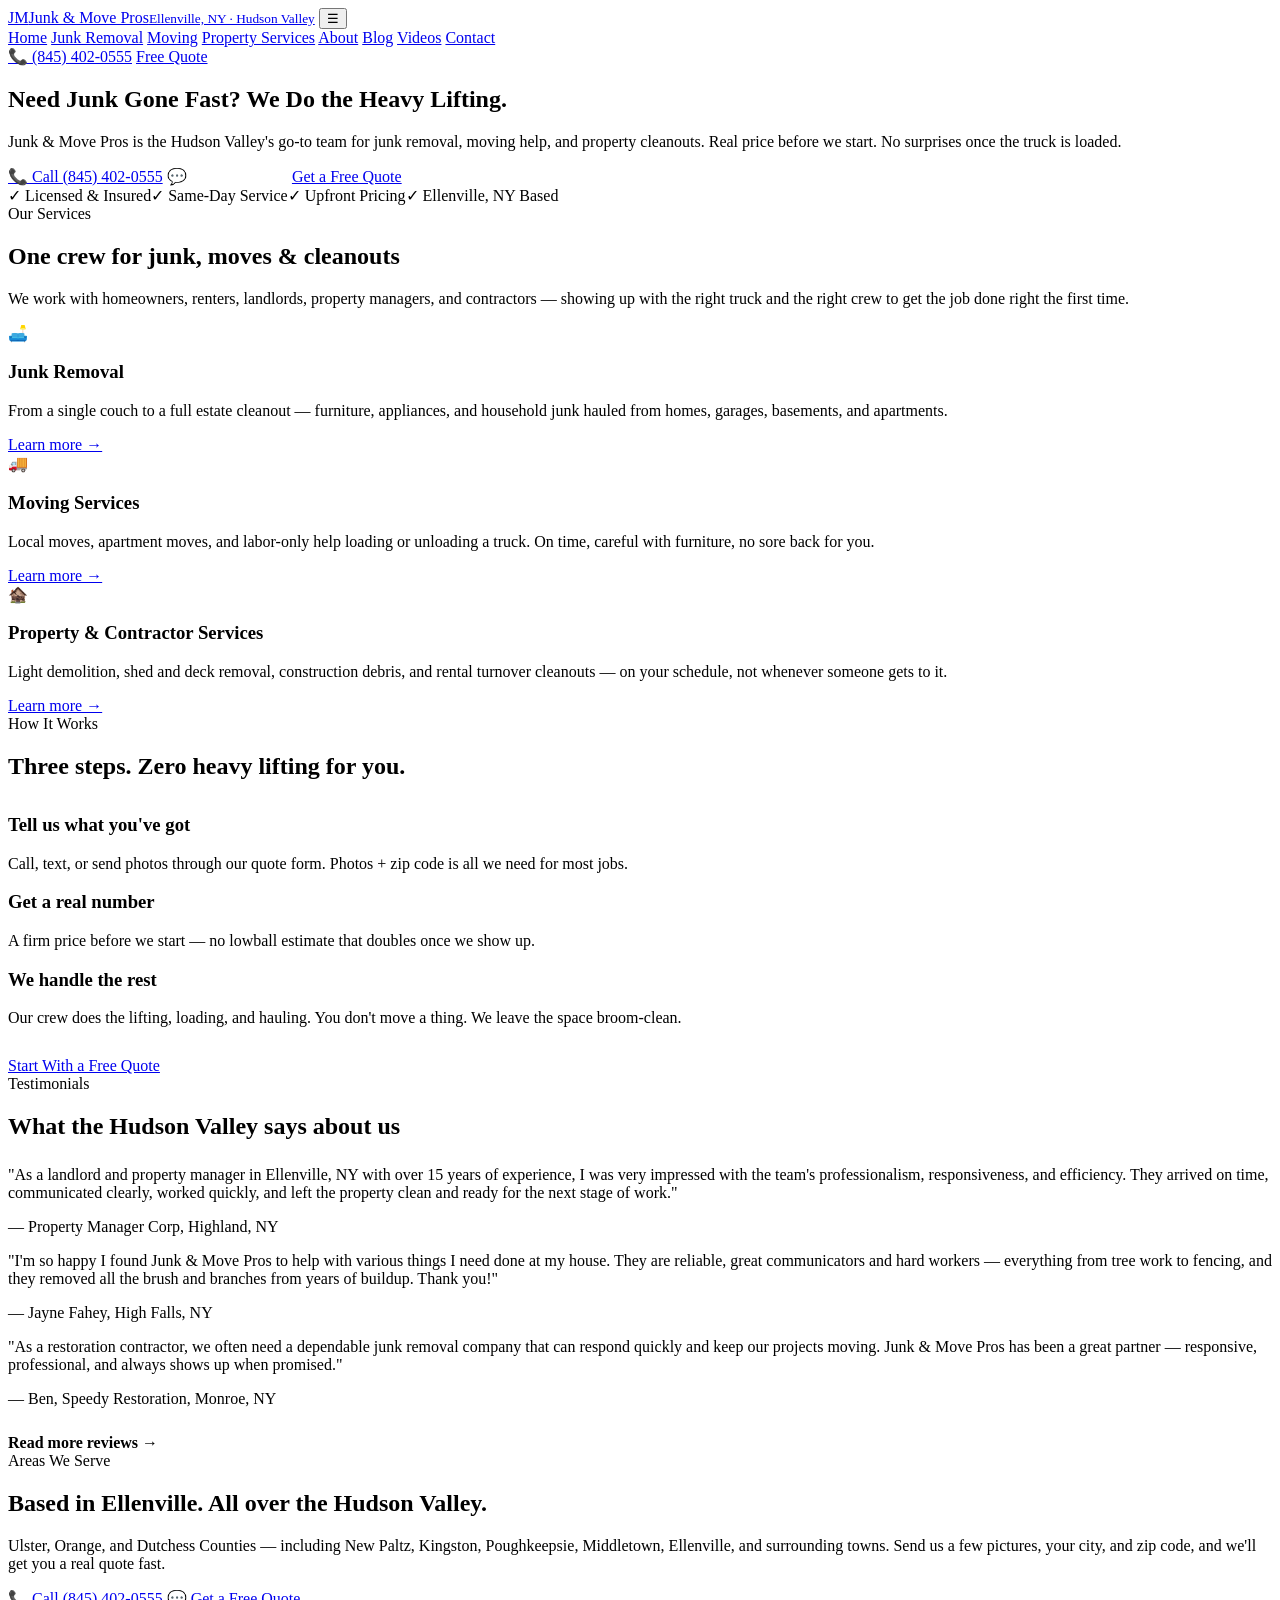
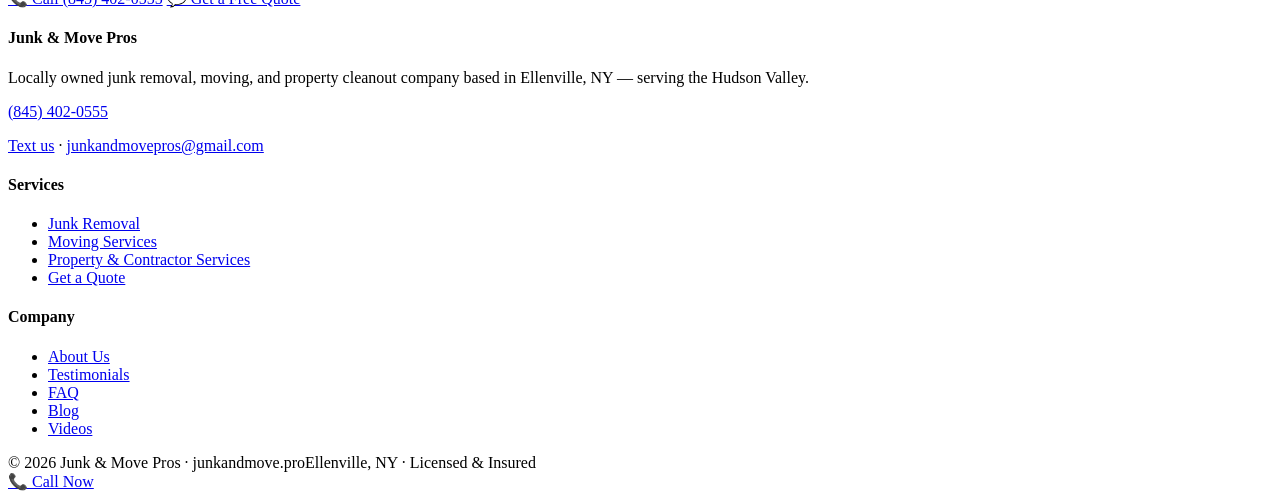
==== index.html @ 9b09201b "Add index.html, moving-services.html, property-services.html" ====
<!DOCTYPE html>
<html lang="en">
<head>
<meta charset="UTF-8">
<meta name="viewport" content="width=device-width, initial-scale=1.0">
<title>Junk &amp; Move Pros | Junk Removal, Moving &amp; Property Cleanouts — Hudson Valley NY</title>
<meta name="description" content="Junk & Move Pros is the Hudson Valley's go-to team for junk removal, moving help, and property cleanouts. Based in Ellenville, NY. Call or text (845) 402-0555 for a real price before we start.">
<link rel="preconnect" href="https://fonts.googleapis.com">
<link href="https://fonts.googleapis.com/css2?family=Inter:wght@400;600;700;800&display=swap" rel="stylesheet">
<link rel="stylesheet" href="/css/style.css">
<link rel="icon" href="data:image/svg+xml,<svg xmlns='http://www.w3.org/2000/svg' viewBox='0 0 100 100'><rect width='100' height='100' rx='22' fill='%231d4a3a'/><text x='50' y='68' font-size='52' text-anchor='middle' fill='%23f59e0b' font-family='sans-serif' font-weight='bold'>JM</text></svg>">
</head>
<body>
<header class="site-header">
  <div class="wrap">
    <a class="brand" href="/"><span class="brand-mark">JM</span><span class="brand-name">Junk &amp; Move Pros<small>Ellenville, NY · Hudson Valley</small></span></a>
    <button class="nav-toggle" aria-label="Menu">☰</button>
    <nav class="nav">
      <a href="/" class="active">Home</a>
      <a href="/junk-removal.html">Junk Removal</a>
      <a href="/moving-services.html">Moving</a>
      <a href="/property-services.html">Property Services</a>
      <a href="/about.html">About</a>
      <a href="/blog.html">Blog</a>
      <a href="/videos.html">Videos</a>
      <a href="/contact.html">Contact</a>
    </nav>
    <div class="header-cta">
      <a class="phone-chip" href="tel:+18454020555">📞 (845) 402-0555</a>
      <a class="btn" href="/contact.html">Free Quote</a>
    </div>
  </div>
</header>

<section class="hero">
  <div class="wrap">
    <h1>Need Junk Gone <span class="hl">Fast?</span> We Do the Heavy Lifting.</h1>
    <p class="lede">Junk &amp; Move Pros is the Hudson Valley's go-to team for junk removal, moving help, and property cleanouts. Real price before we start. No surprises once the truck is loaded.</p>
    <div class="hero-ctas">
      <a class="btn" href="tel:+18454020555">📞 Call (845) 402-0555</a>
      <a class="btn ghost" href="sms:+18454020555" style="color:#fff;box-shadow:inset 0 0 0 2px #fff">💬 Text Us Photos</a>
      <a class="btn light" href="/contact.html">Get a Free Quote</a>
    </div>
    <div class="hero-badges">
      <span>✓ Licensed &amp; Insured</span><span>✓ Same-Day Service</span><span>✓ Upfront Pricing</span><span>✓ Ellenville, NY Based</span>
    </div>
  </div>
</section>

<section class="section">
  <div class="wrap">
    <div class="kicker">Our Services</div>
    <h2>One crew for junk, moves &amp; cleanouts</h2>
    <p class="sub">We work with homeowners, renters, landlords, property managers, and contractors — showing up with the right truck and the right crew to get the job done right the first time.</p>
    <div class="grid c3">
      <div class="card"><div class="icon">🛋️</div><h3>Junk Removal</h3><p>From a single couch to a full estate cleanout — furniture, appliances, and household junk hauled from homes, garages, basements, and apartments.</p><a class="more" href="/junk-removal.html">Learn more →</a></div>
      <div class="card"><div class="icon">🚚</div><h3>Moving Services</h3><p>Local moves, apartment moves, and labor-only help loading or unloading a truck. On time, careful with furniture, no sore back for you.</p><a class="more" href="/moving-services.html">Learn more →</a></div>
      <div class="card"><div class="icon">🏚️</div><h3>Property &amp; Contractor Services</h3><p>Light demolition, shed and deck removal, construction debris, and rental turnover cleanouts — on your schedule, not whenever someone gets to it.</p><a class="more" href="/property-services.html">Learn more →</a></div>
    </div>
  </div>
</section>

<section class="section alt">
  <div class="wrap">
    <div class="kicker">How It Works</div>
    <h2>Three steps. Zero heavy lifting for you.</h2>
    <div class="steps" style="margin-top:34px">
      <div class="step"><h3>Tell us what you've got</h3><p>Call, text, or send photos through our quote form. Photos + zip code is all we need for most jobs.</p></div>
      <div class="step"><h3>Get a real number</h3><p>A firm price before we start — no lowball estimate that doubles once we show up.</p></div>
      <div class="step"><h3>We handle the rest</h3><p>Our crew does the lifting, loading, and hauling. You don't move a thing. We leave the space broom-clean.</p></div>
    </div>
    <div style="margin-top:30px"><a class="btn" href="/contact.html">Start With a Free Quote</a></div>
  </div>
</section>

<section class="section">
  <div class="wrap">
    <div class="kicker">Testimonials</div>
    <h2>What the Hudson Valley says about us</h2>
    <div class="grid c3" style="margin-top:26px">
      <div class="quote"><p>"As a landlord and property manager in Ellenville, NY with over 15 years of experience, I was very impressed with the team's professionalism, responsiveness, and efficiency. They arrived on time, communicated clearly, worked quickly, and left the property clean and ready for the next stage of work."</p><footer>— Property Manager Corp, Highland, NY</footer></div>
      <div class="quote"><p>"I'm so happy I found Junk &amp; Move Pros to help with various things I need done at my house. They are reliable, great communicators and hard workers — everything from tree work to fencing, and they removed all the brush and branches from years of buildup. Thank you!"</p><footer>— Jayne Fahey, High Falls, NY</footer></div>
      <div class="quote"><p>"As a restoration contractor, we often need a dependable junk removal company that can respond quickly and keep our projects moving. Junk &amp; Move Pros has been a great partner — responsive, professional, and always shows up when promised."</p><footer>— Ben, Speedy Restoration, Monroe, NY</footer></div>
    </div>
    <div style="margin-top:26px"><a class="more" href="/testimonials.html" style="font-weight:700;color:var(--amber-dark);text-decoration:none">Read more reviews →</a></div>
  </div>
</section>

<section class="section alt">
  <div class="wrap">
    <div class="kicker">Areas We Serve</div>
    <h2>Based in Ellenville. All over the Hudson Valley.</h2>
    <p class="sub">Ulster, Orange, and Dutchess Counties — including New Paltz, Kingston, Poughkeepsie, Middletown, Ellenville, and surrounding towns. Send us a few pictures, your city, and zip code, and we'll get you a real quote fast.</p>
    <div class="hero-ctas">
      <a class="btn" href="tel:+18454020555">📞 Call (845) 402-0555</a>
      <a class="btn ghost" href="/contact.html">💬 Get a Free Quote</a>
    </div>
  </div>
</section>

<footer class="site-footer">
  <div class="wrap">
    <div class="cols">
      <div><h4>Junk &amp; Move Pros</h4><p>Locally owned junk removal, moving, and property cleanout company based in Ellenville, NY — serving the Hudson Valley.</p><p style="margin-top:14px"><a class="big-phone" href="tel:+18454020555">(845) 402-0555</a></p><p><a href="sms:+18454020555">Text us</a> · <a href="mailto:junkandmovepros@gmail.com">junkandmovepros@gmail.com</a></p></div>
      <div><h4>Services</h4><ul><li><a href="/junk-removal.html">Junk Removal</a></li><li><a href="/moving-services.html">Moving Services</a></li><li><a href="/property-services.html">Property &amp; Contractor Services</a></li><li><a href="/contact.html">Get a Quote</a></li></ul></div>
      <div><h4>Company</h4><ul><li><a href="/about.html">About Us</a></li><li><a href="/testimonials.html">Testimonials</a></li><li><a href="/faq.html">FAQ</a></li><li><a href="/blog.html">Blog</a></li><li><a href="/videos.html">Videos</a></li></ul></div>
    </div>
    <div class="foot-bottom"><span>© 2026 Junk &amp; Move Pros · junkandmove.pro</span><span>Ellenville, NY · Licensed &amp; Insured</span></div>
  </div>
</footer>
<a class="call-fab" href="tel:+18454020555">📞 Call Now</a>
<script src="/js/config.js"></script>
<script src="/js/main.js"></script>
</body>
</html>
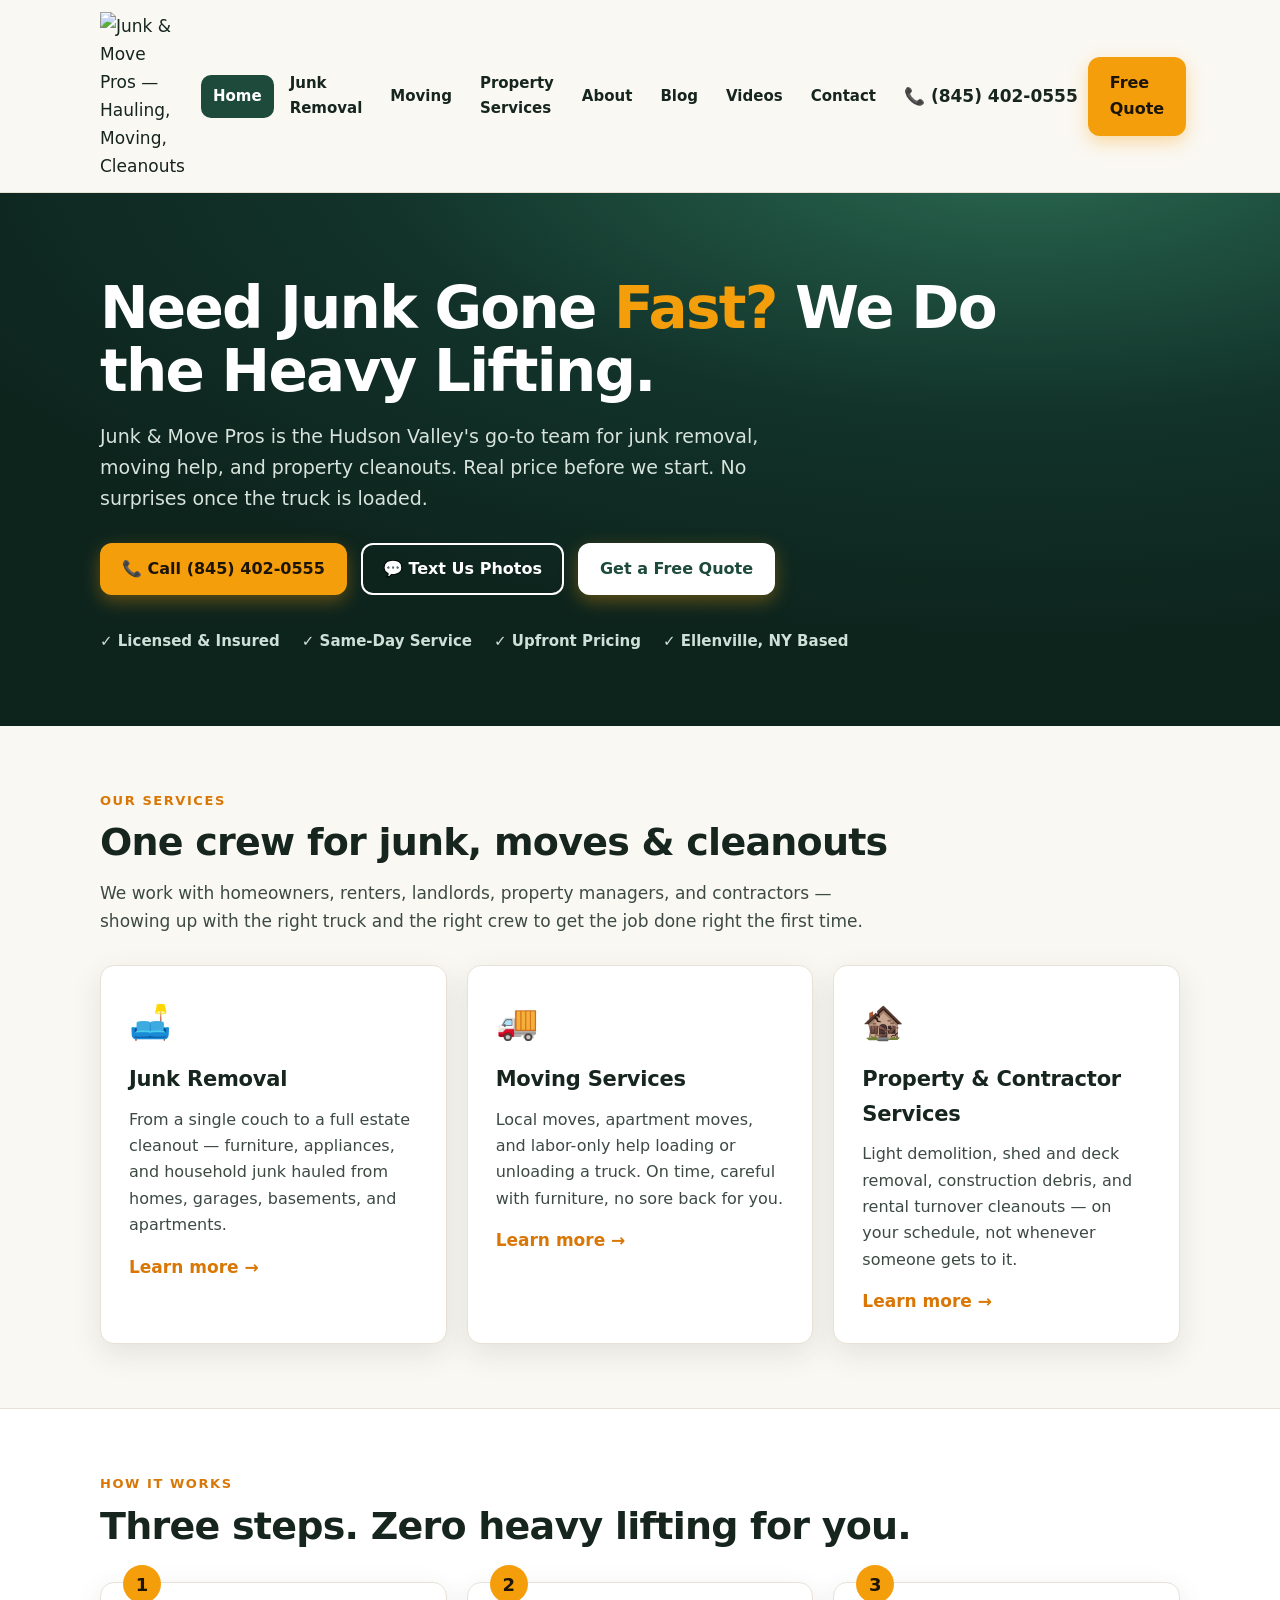
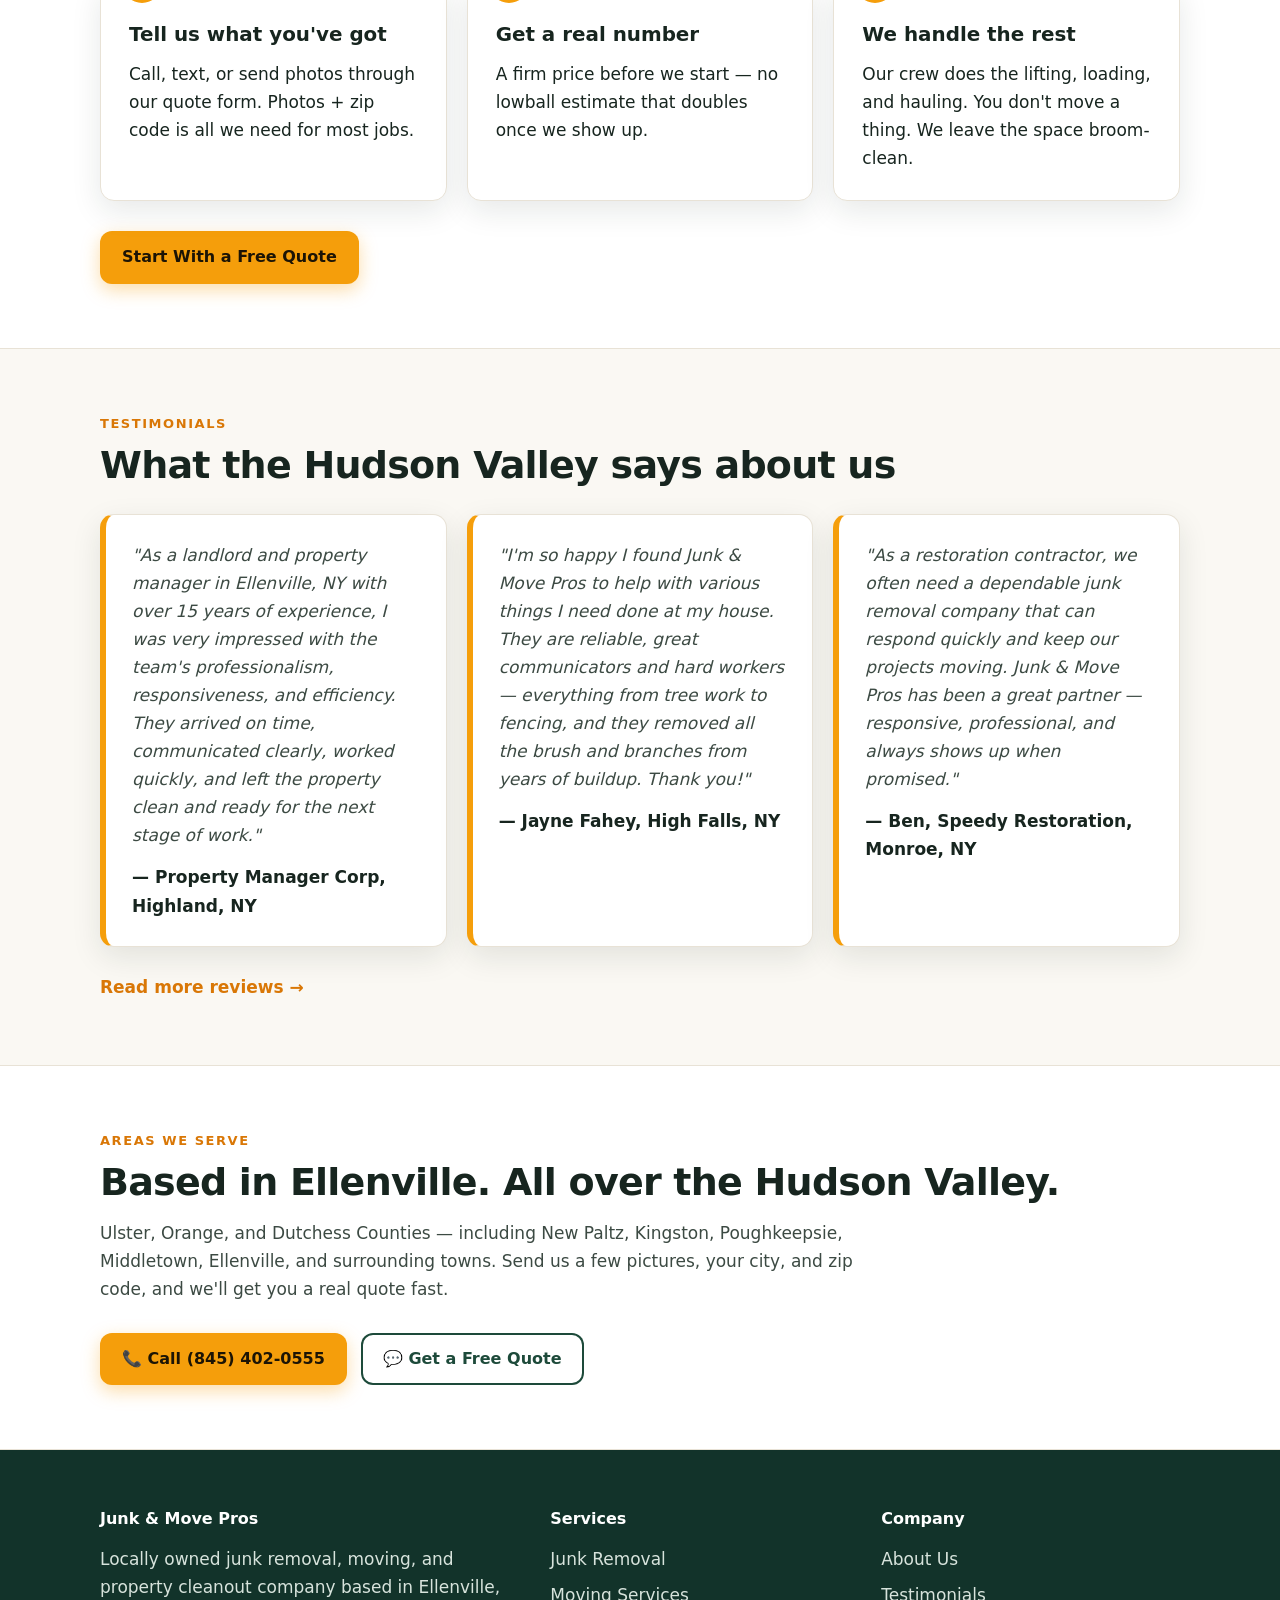
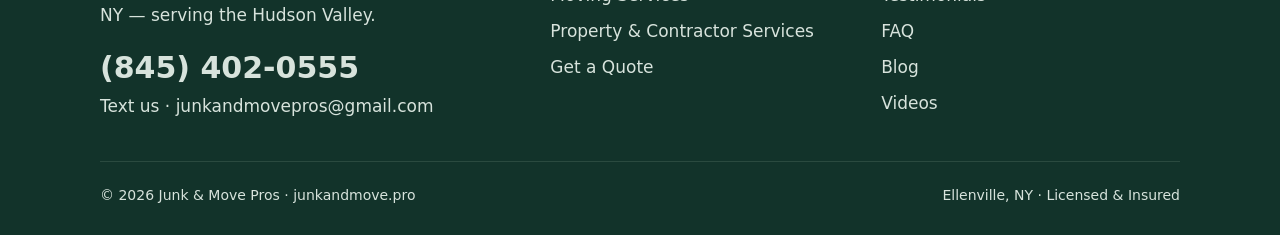
==== commit 9b2ad37f: "Add files via upload" ====
--- a/index.html
+++ b/index.html
@@ -8,12 +8,12 @@
 <link rel="preconnect" href="https://fonts.googleapis.com">
 <link href="https://fonts.googleapis.com/css2?family=Inter:wght@400;600;700;800&display=swap" rel="stylesheet">
 <link rel="stylesheet" href="/css/style.css">
-<link rel="icon" href="data:image/svg+xml,<svg xmlns='http://www.w3.org/2000/svg' viewBox='0 0 100 100'><rect width='100' height='100' rx='22' fill='%231d4a3a'/><text x='50' y='68' font-size='52' text-anchor='middle' fill='%23f59e0b' font-family='sans-serif' font-weight='bold'>JM</text></svg>">
+<link rel="icon" href="/images/logo.png">
 </head>
 <body>
 <header class="site-header">
   <div class="wrap">
-    <a class="brand" href="/"><span class="brand-mark">JM</span><span class="brand-name">Junk &amp; Move Pros<small>Ellenville, NY · Hudson Valley</small></span></a>
+    <a class="brand" href="/" aria-label="Junk & Move Pros — home"><img class="brand-logo" src="/images/logo.png" alt="Junk & Move Pros — Hauling, Moving, Cleanouts"></a>
     <button class="nav-toggle" aria-label="Menu">☰</button>
     <nav class="nav">
       <a href="/" class="active">Home</a>
--- a/css/style.css
+++ b/css/style.css
@@ -0,0 +1,113 @@
+/* Junk & Move Pros — junkandmove.pro */
+:root{
+  --ink:#17251f; --ink-soft:#3c4a43;
+  --green:#1d4a3a; --green-dark:#12332a;
+  --amber:#f59e0b; --amber-dark:#d97706;
+  --paper:#faf8f3; --card:#ffffff; --line:#e8e2d6;
+  --radius:14px; --shadow:0 10px 30px rgba(23,37,31,.10);
+  --max:1120px;
+}
+*{box-sizing:border-box;margin:0;padding:0}
+html{scroll-behavior:smooth}
+body{font-family:'Inter',system-ui,-apple-system,'Segoe UI',Roboto,sans-serif;color:var(--ink);background:var(--paper);line-height:1.65;font-size:17px}
+img{max-width:100%;height:auto;display:block}
+a{color:var(--green)}
+.wrap{max-width:var(--max);margin:0 auto;padding:0 20px}
+/* header */
+.site-header{position:sticky;top:0;z-index:50;background:rgba(250,248,243,.96);backdrop-filter:blur(8px);border-bottom:1px solid var(--line)}
+.site-header .wrap{display:flex;align-items:center;justify-content:space-between;gap:16px;padding-top:12px;padding-bottom:12px}
+.brand{display:flex;align-items:center;gap:12px;text-decoration:none;color:var(--ink)}
+.brand-mark{width:44px;height:44px;border-radius:12px;background:var(--green);color:#fff;display:grid;place-items:center;font-weight:800;font-size:20px}
+.brand-name{font-weight:800;font-size:19px;letter-spacing:-.02em;line-height:1.1}
+.brand-name small{display:block;font-weight:600;font-size:12px;color:var(--ink-soft);letter-spacing:.02em}
+.nav{display:flex;gap:4px;align-items:center}
+.nav a{text-decoration:none;color:var(--ink);font-weight:600;font-size:15px;padding:9px 12px;border-radius:10px}
+.nav a:hover{background:#efe9db}
+.nav a.active{background:var(--green);color:#fff}
+.btn{display:inline-flex;align-items:center;gap:8px;background:var(--amber);color:#1c1405;font-weight:800;text-decoration:none;border:none;cursor:pointer;padding:13px 22px;border-radius:12px;font-size:16px;transition:transform .12s ease, box-shadow .12s ease;box-shadow:0 6px 18px rgba(245,158,11,.35)}
+.btn:hover{transform:translateY(-2px);box-shadow:0 10px 24px rgba(245,158,11,.45)}
+.btn.ghost{background:transparent;color:var(--green);box-shadow:inset 0 0 0 2px var(--green)}
+.btn.ghost:hover{background:var(--green);color:#fff}
+.btn.light{background:#fff;color:var(--green)}
+.header-cta{display:flex;gap:10px;align-items:center}
+.phone-chip{text-decoration:none;color:var(--ink);font-weight:800;font-size:17px;white-space:nowrap}
+.nav-toggle{display:none;background:none;border:0;font-size:28px;cursor:pointer;color:var(--ink)}
+/* hero */
+.hero{background:radial-gradient(1200px 500px at 80% -10%, #2a6a52 0%, var(--green-dark) 55%, #0d241d 100%);color:#fff;padding:84px 0 72px;position:relative;overflow:hidden}
+.hero h1{font-size:clamp(34px,5.2vw,58px);line-height:1.08;letter-spacing:-.03em;max-width:16em}
+.hero h1 .hl{color:var(--amber)}
+.hero p.lede{font-size:19px;color:#d7e3dc;max-width:38em;margin:18px 0 28px}
+.hero-ctas{display:flex;gap:14px;flex-wrap:wrap}
+.hero-badges{display:flex;gap:22px;flex-wrap:wrap;margin-top:34px;color:#cfe0d8;font-size:15px;font-weight:600}
+.hero-badges span{display:flex;align-items:center;gap:8px}
+/* sections */
+.section{padding:64px 0}
+.section.alt{background:#fff;border-top:1px solid var(--line);border-bottom:1px solid var(--line)}
+.kicker{color:var(--amber-dark);font-weight:800;text-transform:uppercase;letter-spacing:.12em;font-size:13px;margin-bottom:10px}
+h2{font-size:clamp(26px,3.4vw,38px);letter-spacing:-.02em;line-height:1.15;margin-bottom:14px}
+.section p.sub{color:var(--ink-soft);max-width:46em;margin-bottom:30px}
+.grid{display:grid;gap:20px}
+.grid.c3{grid-template-columns:repeat(3,1fr)}
+.grid.c2{grid-template-columns:repeat(2,1fr)}
+.card{background:var(--card);border:1px solid var(--line);border-radius:var(--radius);padding:28px;box-shadow:var(--shadow)}
+.card h3{font-size:21px;margin-bottom:10px;letter-spacing:-.01em}
+.card p{color:var(--ink-soft);font-size:16px}
+.card .icon{font-size:34px;margin-bottom:12px}
+.card a.more{display:inline-block;margin-top:14px;font-weight:700;color:var(--amber-dark);text-decoration:none}
+/* steps */
+.steps{counter-reset:step;display:grid;grid-template-columns:repeat(3,1fr);gap:20px}
+.step{background:var(--card);border:1px solid var(--line);border-radius:var(--radius);padding:28px;position:relative;box-shadow:var(--shadow)}
+.step::before{counter-increment:step;content:counter(step);position:absolute;top:-18px;left:22px;width:38px;height:38px;border-radius:50%;background:var(--amber);color:#1c1405;font-weight:800;display:grid;place-items:center;font-size:18px}
+.step h3{margin:8px 0 8px}
+/* testimonials */
+.quote{background:var(--card);border:1px solid var(--line);border-left:6px solid var(--amber);border-radius:var(--radius);padding:26px;box-shadow:var(--shadow)}
+.quote p{font-style:italic;color:var(--ink-soft)}
+.quote footer{margin-top:14px;font-weight:700;font-style:normal}
+/* faq */
+.faq-item{border:1px solid var(--line);border-radius:12px;background:#fff;margin-bottom:12px;overflow:hidden}
+.faq-q{width:100%;text-align:left;background:none;border:0;padding:18px 20px;font-size:17px;font-weight:700;cursor:pointer;display:flex;justify-content:space-between;align-items:center;color:var(--ink)}
+.faq-a{padding:0 20px 20px;color:var(--ink-soft);display:none}
+.faq-item.open .faq-a{display:block}
+/* forms */
+.form-card{background:#fff;border:1px solid var(--line);border-radius:var(--radius);padding:32px;box-shadow:var(--shadow);max-width:640px}
+.field{margin-bottom:16px}
+.field label{display:block;font-weight:700;margin-bottom:6px;font-size:15px}
+.field input,.field textarea,.field select{width:100%;padding:13px 14px;border:1.5px solid var(--line);border-radius:10px;font-size:16px;font-family:inherit;background:#fff}
+.field input:focus,.field textarea:focus,.field select:focus{outline:none;border-color:var(--amber)}
+.form-note{font-size:14px;color:var(--ink-soft);margin-top:12px}
+.form-ok{display:none;background:#e9f7ef;border:1px solid #bfe6cd;color:#14532d;padding:16px;border-radius:12px;margin-bottom:16px;font-weight:600}
+/* blog */
+.post-card{background:#fff;border:1px solid var(--line);border-radius:var(--radius);padding:26px;box-shadow:var(--shadow);text-decoration:none;color:var(--ink);display:block}
+.post-card h3{margin-bottom:8px}
+.post-card time{font-size:14px;color:var(--ink-soft);font-weight:600}
+.post-card p{color:var(--ink-soft);margin-top:10px;font-size:16px}
+.article{max-width:760px}
+.article h1{font-size:clamp(30px,4vw,44px);letter-spacing:-.02em;margin-bottom:8px}
+.article time{color:var(--ink-soft);font-weight:600;font-size:15px}
+.article p{margin:18px 0}
+/* video */
+.video-grid{display:grid;grid-template-columns:repeat(2,1fr);gap:20px}
+.video-slot{background:#0f1b16;color:#cfe0d8;border-radius:var(--radius);aspect-ratio:16/9;display:grid;place-items:center;text-align:center;padding:24px;border:1px dashed #3a5348}
+/* footer */
+.site-footer{background:var(--green-dark);color:#d7e3dc;padding:56px 0 28px;margin-top:0}
+.site-footer .cols{display:grid;grid-template-columns:1.4fr 1fr 1fr;gap:32px;margin-bottom:36px}
+.site-footer h4{color:#fff;margin-bottom:12px;font-size:16px}
+.site-footer a{color:#d7e3dc;text-decoration:none}
+.site-footer a:hover{color:var(--amber)}
+.site-footer ul{list-style:none}
+.site-footer li{margin-bottom:8px}
+.foot-bottom{border-top:1px solid #2a4a3f;padding-top:22px;font-size:14px;display:flex;justify-content:space-between;gap:12px;flex-wrap:wrap}
+.big-phone{font-size:30px;font-weight:800;color:#fff;text-decoration:none}
+.big-phone:hover{color:var(--amber)}
+/* floating call button (mobile) */
+.call-fab{display:none;position:fixed;bottom:18px;right:18px;z-index:60;background:var(--amber);color:#1c1405;font-weight:800;text-decoration:none;padding:15px 20px;border-radius:999px;box-shadow:0 10px 26px rgba(0,0,0,.3)}
+@media(max-width:900px){
+  .grid.c3,.grid.c2,.steps,.video-grid{grid-template-columns:1fr}
+  .site-footer .cols{grid-template-columns:1fr}
+  .nav{position:fixed;inset:64px 0 auto 0;background:var(--paper);flex-direction:column;align-items:stretch;padding:12px 20px 20px;border-bottom:1px solid var(--line);display:none}
+  .nav.open{display:flex}
+  .nav-toggle{display:block}
+  .header-cta .btn{display:none}
+  .call-fab{display:inline-flex}
+  .phone-chip{font-size:15px}
+}
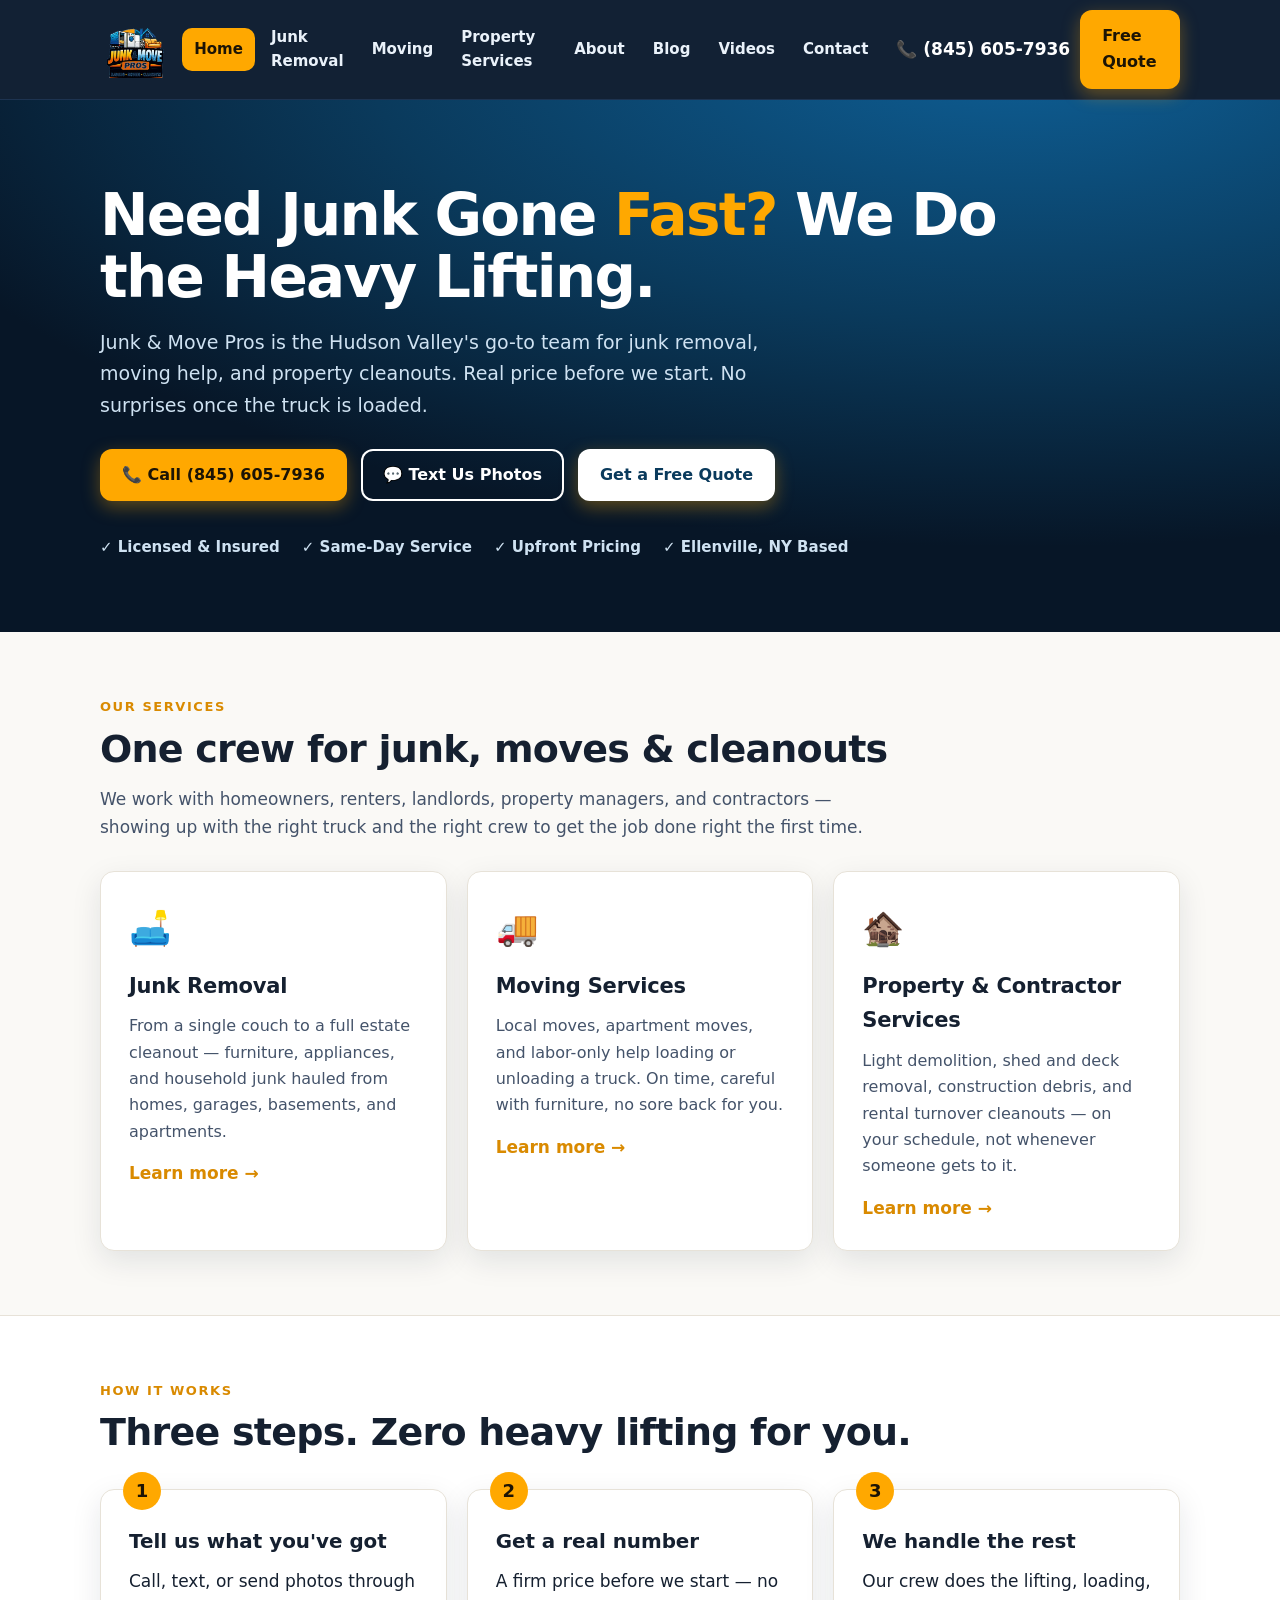
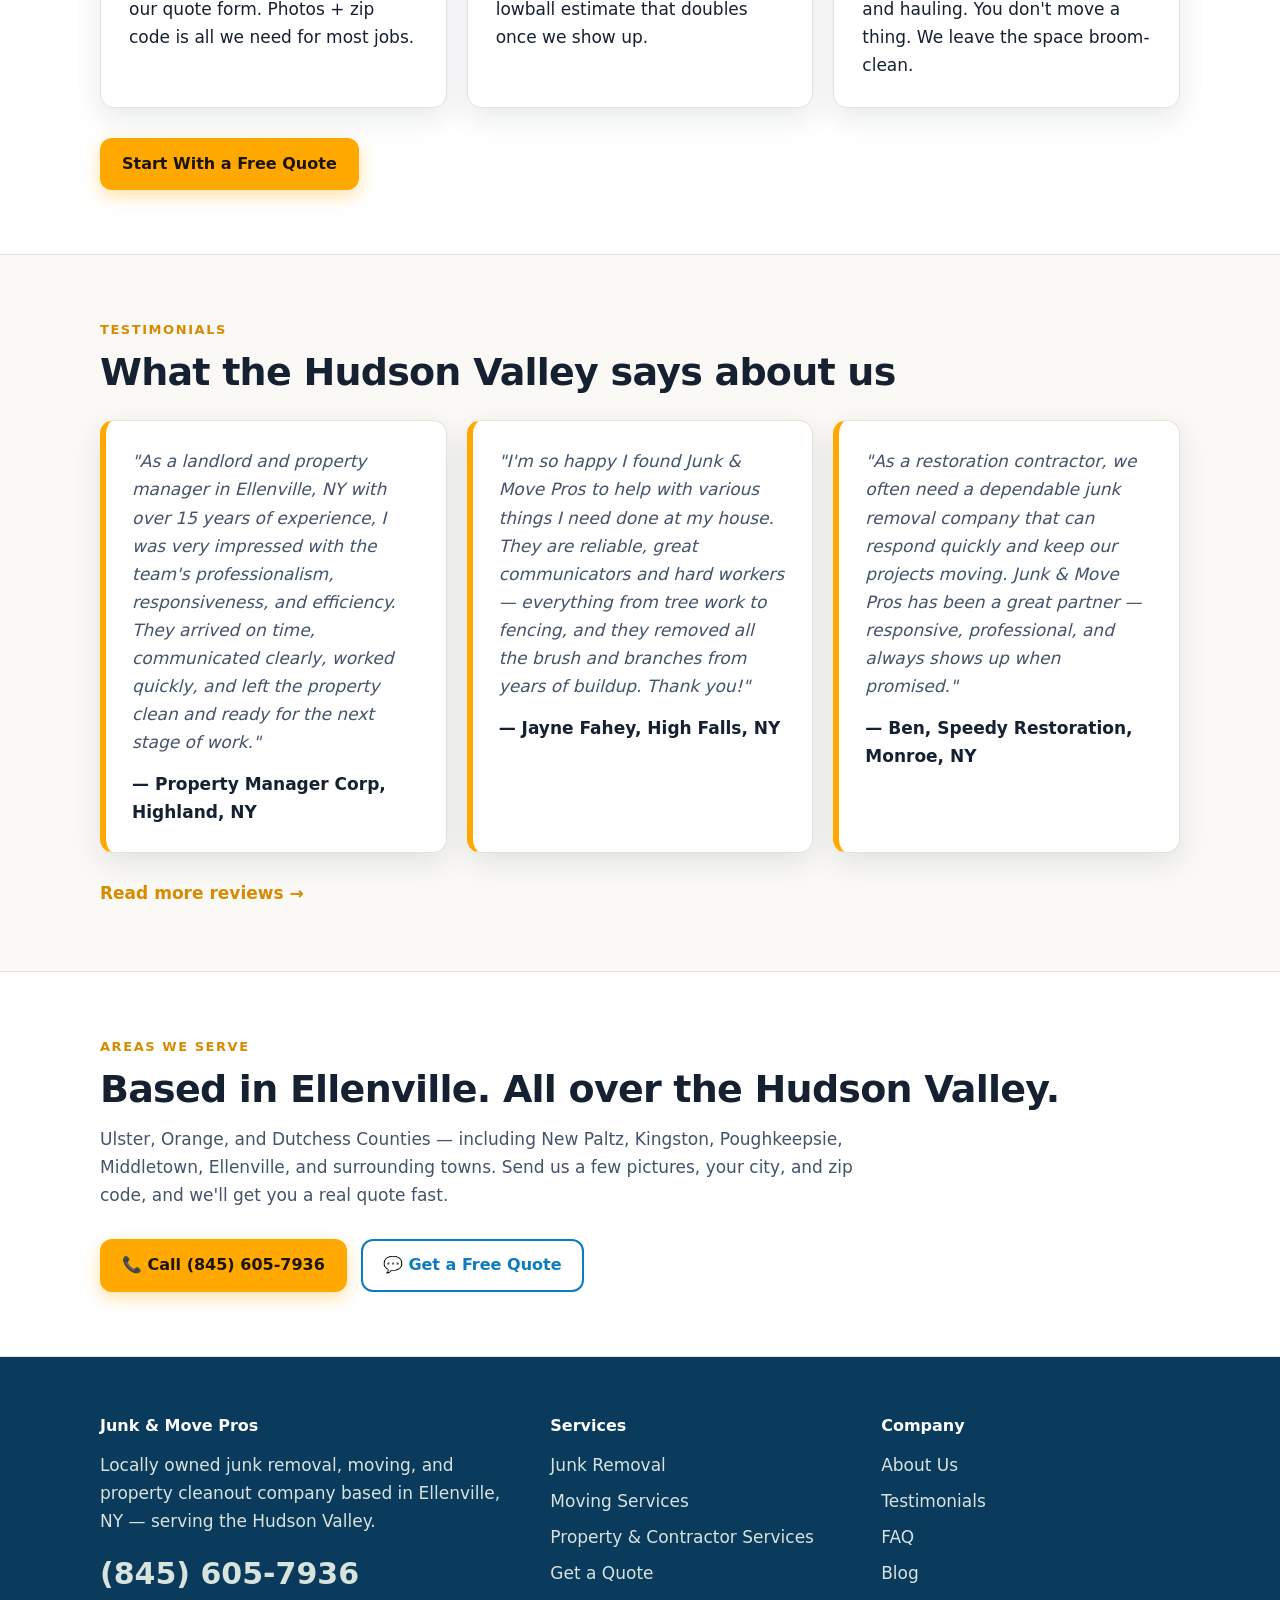
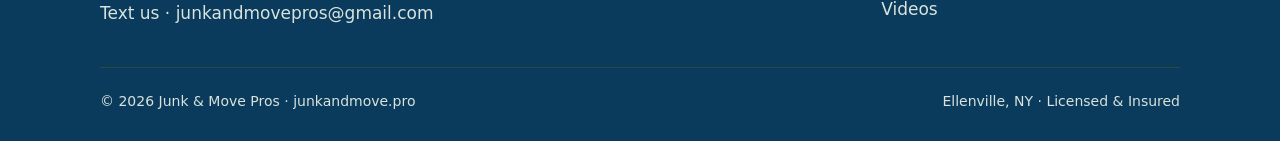
==== commit 044d7eda: "chore: main phone number is now (845) 605-7936 (Anthony, 2026-10-26)" ====
--- a/index.html
+++ b/index.html
@@ -4,7 +4,7 @@
 <meta charset="UTF-8">
 <meta name="viewport" content="width=device-width, initial-scale=1.0">
 <title>Junk &amp; Move Pros | Junk Removal, Moving &amp; Property Cleanouts — Hudson Valley NY</title>
-<meta name="description" content="Junk & Move Pros is the Hudson Valley's go-to team for junk removal, moving help, and property cleanouts. Based in Ellenville, NY. Call or text (845) 402-0555 for a real price before we start.">
+<meta name="description" content="Junk & Move Pros is the Hudson Valley's go-to team for junk removal, moving help, and property cleanouts. Based in Ellenville, NY. Call or text (845) 605-7936 for a real price before we start.">
 <link rel="preconnect" href="https://fonts.googleapis.com">
 <link href="https://fonts.googleapis.com/css2?family=Inter:wght@400;600;700;800&display=swap" rel="stylesheet">
 <link rel="stylesheet" href="/css/style.css">
@@ -26,7 +26,7 @@
       <a href="/contact.html">Contact</a>
     </nav>
     <div class="header-cta">
-      <a class="phone-chip" href="tel:+18454020555">📞 (845) 402-0555</a>
+      <a class="phone-chip" href="tel:+18456057936">📞 (845) 605-7936</a>
       <a class="btn" href="/contact.html">Free Quote</a>
     </div>
   </div>
@@ -37,8 +37,8 @@
     <h1>Need Junk Gone <span class="hl">Fast?</span> We Do the Heavy Lifting.</h1>
     <p class="lede">Junk &amp; Move Pros is the Hudson Valley's go-to team for junk removal, moving help, and property cleanouts. Real price before we start. No surprises once the truck is loaded.</p>
     <div class="hero-ctas">
-      <a class="btn" href="tel:+18454020555">📞 Call (845) 402-0555</a>
-      <a class="btn ghost" href="sms:+18454020555" style="color:#fff;box-shadow:inset 0 0 0 2px #fff">💬 Text Us Photos</a>
+      <a class="btn" href="tel:+18456057936">📞 Call (845) 605-7936</a>
+      <a class="btn ghost" href="sms:+18456057936" style="color:#fff;box-shadow:inset 0 0 0 2px #fff">💬 Text Us Photos</a>
       <a class="btn light" href="/contact.html">Get a Free Quote</a>
     </div>
     <div class="hero-badges">
@@ -92,7 +92,7 @@
     <h2>Based in Ellenville. All over the Hudson Valley.</h2>
     <p class="sub">Ulster, Orange, and Dutchess Counties — including New Paltz, Kingston, Poughkeepsie, Middletown, Ellenville, and surrounding towns. Send us a few pictures, your city, and zip code, and we'll get you a real quote fast.</p>
     <div class="hero-ctas">
-      <a class="btn" href="tel:+18454020555">📞 Call (845) 402-0555</a>
+      <a class="btn" href="tel:+18456057936">📞 Call (845) 605-7936</a>
       <a class="btn ghost" href="/contact.html">💬 Get a Free Quote</a>
     </div>
   </div>
@@ -101,14 +101,14 @@
 <footer class="site-footer">
   <div class="wrap">
     <div class="cols">
-      <div><h4>Junk &amp; Move Pros</h4><p>Locally owned junk removal, moving, and property cleanout company based in Ellenville, NY — serving the Hudson Valley.</p><p style="margin-top:14px"><a class="big-phone" href="tel:+18454020555">(845) 402-0555</a></p><p><a href="sms:+18454020555">Text us</a> · <a href="mailto:junkandmovepros@gmail.com">junkandmovepros@gmail.com</a></p></div>
+      <div><h4>Junk &amp; Move Pros</h4><p>Locally owned junk removal, moving, and property cleanout company based in Ellenville, NY — serving the Hudson Valley.</p><p style="margin-top:14px"><a class="big-phone" href="tel:+18456057936">(845) 605-7936</a></p><p><a href="sms:+18456057936">Text us</a> · <a href="mailto:junkandmovepros@gmail.com">junkandmovepros@gmail.com</a></p></div>
       <div><h4>Services</h4><ul><li><a href="/junk-removal.html">Junk Removal</a></li><li><a href="/moving-services.html">Moving Services</a></li><li><a href="/property-services.html">Property &amp; Contractor Services</a></li><li><a href="/contact.html">Get a Quote</a></li></ul></div>
       <div><h4>Company</h4><ul><li><a href="/about.html">About Us</a></li><li><a href="/testimonials.html">Testimonials</a></li><li><a href="/faq.html">FAQ</a></li><li><a href="/blog.html">Blog</a></li><li><a href="/videos.html">Videos</a></li></ul></div>
     </div>
     <div class="foot-bottom"><span>© 2026 Junk &amp; Move Pros · junkandmove.pro</span><span>Ellenville, NY · Licensed &amp; Insured</span></div>
   </div>
 </footer>
-<a class="call-fab" href="tel:+18454020555">📞 Call Now</a>
+<a class="call-fab" href="tel:+18456057936">📞 Call Now</a>
 <script src="/js/config.js"></script>
 <script src="/js/main.js"></script>
 </body>
--- a/css/style.css
+++ b/css/style.css
@@ -1,10 +1,11 @@
 /* Junk & Move Pros — junkandmove.pro */
 :root{
-  --ink:#17251f; --ink-soft:#3c4a43;
-  --green:#1d4a3a; --green-dark:#12332a;
-  --amber:#f59e0b; --amber-dark:#d97706;
-  --paper:#faf8f3; --card:#ffffff; --line:#e8e2d6;
-  --radius:14px; --shadow:0 10px 30px rgba(23,37,31,.10);
+  --ink:#152030; --ink-soft:#44536a;
+  --green:#0b7cc0; --green-dark:#0a3a5c;
+  --amber:#ffa800; --amber-dark:#d98a00;
+  --navy:#0b1a2e;
+  --paper:#faf9f6; --card:#ffffff; --line:#e7e2d8;
+  --radius:14px; --shadow:0 10px 30px rgba(11,26,46,.10);
   --max:1120px;
 }
 *{box-sizing:border-box;margin:0;padding:0}
@@ -14,31 +15,29 @@
 a{color:var(--green)}
 .wrap{max-width:var(--max);margin:0 auto;padding:0 20px}
 /* header */
-.site-header{position:sticky;top:0;z-index:50;background:rgba(250,248,243,.96);backdrop-filter:blur(8px);border-bottom:1px solid var(--line)}
-.site-header .wrap{display:flex;align-items:center;justify-content:space-between;gap:16px;padding-top:12px;padding-bottom:12px}
-.brand{display:flex;align-items:center;gap:12px;text-decoration:none;color:var(--ink)}
-.brand-mark{width:44px;height:44px;border-radius:12px;background:var(--green);color:#fff;display:grid;place-items:center;font-weight:800;font-size:20px}
-.brand-name{font-weight:800;font-size:19px;letter-spacing:-.02em;line-height:1.1}
-.brand-name small{display:block;font-weight:600;font-size:12px;color:var(--ink-soft);letter-spacing:.02em}
+.site-header{position:sticky;top:0;z-index:50;background:rgba(11,26,46,.97);backdrop-filter:blur(8px);border-bottom:1px solid #1d3350}
+.site-header .wrap{display:flex;align-items:center;justify-content:space-between;gap:16px;padding-top:10px;padding-bottom:10px}
+.brand{display:flex;align-items:center;gap:12px;text-decoration:none}
+.brand-logo{height:58px;width:auto;display:block}
 .nav{display:flex;gap:4px;align-items:center}
-.nav a{text-decoration:none;color:var(--ink);font-weight:600;font-size:15px;padding:9px 12px;border-radius:10px}
-.nav a:hover{background:#efe9db}
-.nav a.active{background:var(--green);color:#fff}
-.btn{display:inline-flex;align-items:center;gap:8px;background:var(--amber);color:#1c1405;font-weight:800;text-decoration:none;border:none;cursor:pointer;padding:13px 22px;border-radius:12px;font-size:16px;transition:transform .12s ease, box-shadow .12s ease;box-shadow:0 6px 18px rgba(245,158,11,.35)}
-.btn:hover{transform:translateY(-2px);box-shadow:0 10px 24px rgba(245,158,11,.45)}
+.nav a{text-decoration:none;color:#eaf2fa;font-weight:600;font-size:15px;padding:9px 12px;border-radius:10px}
+.nav a:hover{background:rgba(255,255,255,.08)}
+.nav a.active{background:var(--amber);color:#1c1405}
+.btn{display:inline-flex;align-items:center;gap:8px;background:var(--amber);color:#1c1405;font-weight:800;text-decoration:none;border:none;cursor:pointer;padding:13px 22px;border-radius:12px;font-size:16px;transition:transform .12s ease, box-shadow .12s ease;box-shadow:0 6px 18px rgba(255,168,0,.35)}
+.btn:hover{transform:translateY(-2px);box-shadow:0 10px 24px rgba(255,168,0,.45)}
 .btn.ghost{background:transparent;color:var(--green);box-shadow:inset 0 0 0 2px var(--green)}
 .btn.ghost:hover{background:var(--green);color:#fff}
-.btn.light{background:#fff;color:var(--green)}
+.btn.light{background:#fff;color:var(--green-dark)}
 .header-cta{display:flex;gap:10px;align-items:center}
-.phone-chip{text-decoration:none;color:var(--ink);font-weight:800;font-size:17px;white-space:nowrap}
-.nav-toggle{display:none;background:none;border:0;font-size:28px;cursor:pointer;color:var(--ink)}
+.phone-chip{text-decoration:none;color:#fff;font-weight:800;font-size:17px;white-space:nowrap}
+.nav-toggle{display:none;background:none;border:0;font-size:28px;cursor:pointer;color:#fff}
 /* hero */
-.hero{background:radial-gradient(1200px 500px at 80% -10%, #2a6a52 0%, var(--green-dark) 55%, #0d241d 100%);color:#fff;padding:84px 0 72px;position:relative;overflow:hidden}
+.hero{background:radial-gradient(1200px 500px at 80% -10%, #0e5f96 0%, var(--green-dark) 55%, #071627 100%);color:#fff;padding:84px 0 72px;position:relative;overflow:hidden}
 .hero h1{font-size:clamp(34px,5.2vw,58px);line-height:1.08;letter-spacing:-.03em;max-width:16em}
 .hero h1 .hl{color:var(--amber)}
-.hero p.lede{font-size:19px;color:#d7e3dc;max-width:38em;margin:18px 0 28px}
+.hero p.lede{font-size:19px;color:#cfe2f2;max-width:38em;margin:18px 0 28px}
 .hero-ctas{display:flex;gap:14px;flex-wrap:wrap}
-.hero-badges{display:flex;gap:22px;flex-wrap:wrap;margin-top:34px;color:#cfe0d8;font-size:15px;font-weight:600}
+.hero-badges{display:flex;gap:22px;flex-wrap:wrap;margin-top:34px;color:#cfe2f2;font-size:15px;font-weight:600}
 .hero-badges span{display:flex;align-items:center;gap:8px}
 /* sections */
 .section{padding:64px 0}
@@ -105,6 +104,8 @@
   .grid.c3,.grid.c2,.steps,.video-grid{grid-template-columns:1fr}
   .site-footer .cols{grid-template-columns:1fr}
   .nav{position:fixed;inset:64px 0 auto 0;background:var(--paper);flex-direction:column;align-items:stretch;padding:12px 20px 20px;border-bottom:1px solid var(--line);display:none}
+  .nav a{color:var(--ink)}
+  .nav a.active{color:#1c1405}
   .nav.open{display:flex}
   .nav-toggle{display:block}
   .header-cta .btn{display:none}
